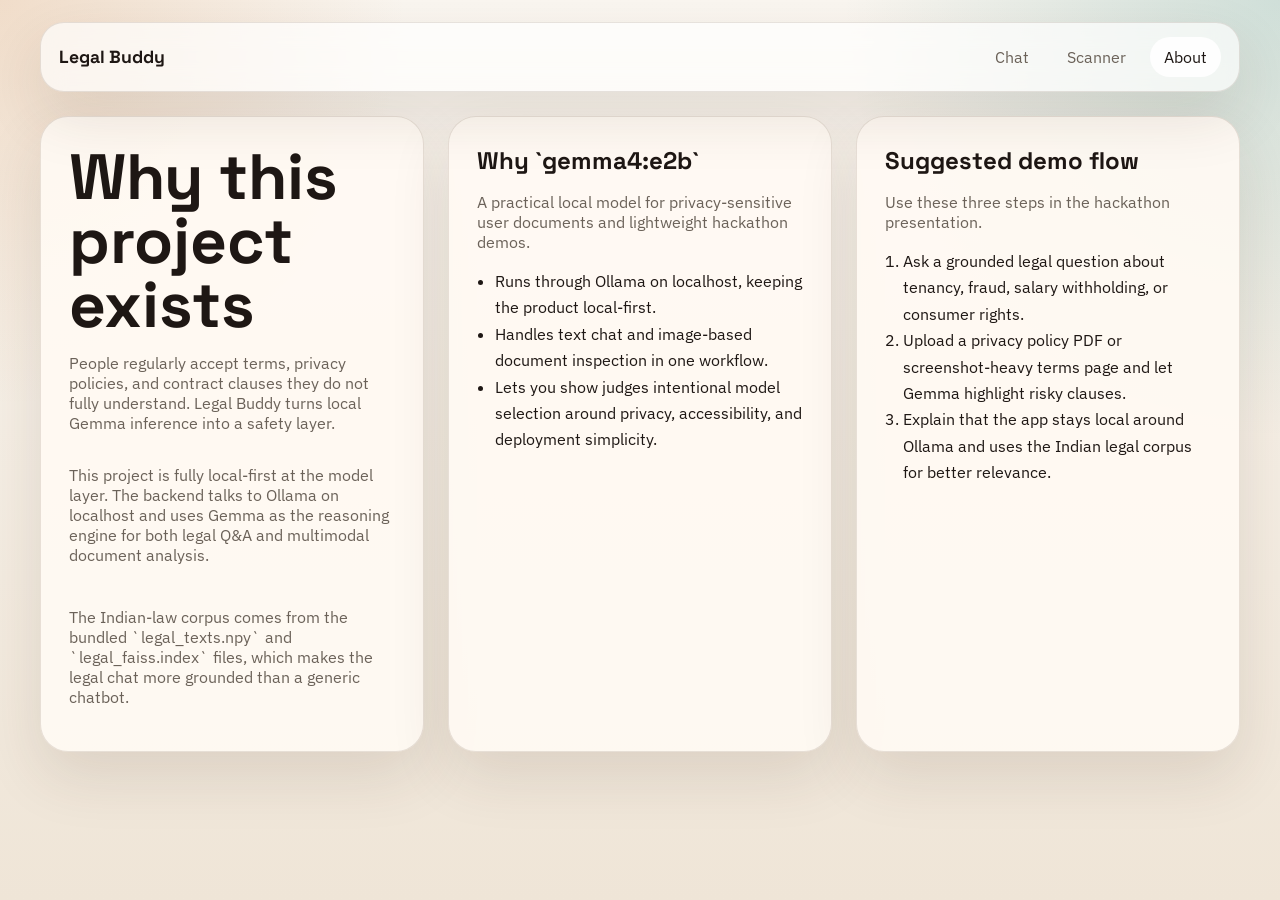
==== frontend/pages/about.html @ d33e6dc4 "initial frontend" ====
<!DOCTYPE html>
<html lang="en">
<head>
  <meta charset="UTF-8">
  <meta name="viewport" content="width=device-width, initial-scale=1.0">
  <title>About Legal Buddy</title>
  <link rel="preconnect" href="https://fonts.googleapis.com">
  <link rel="preconnect" href="https://fonts.gstatic.com" crossorigin>
  <link href="https://fonts.googleapis.com/css2?family=Space+Grotesk:wght@400;500;700&family=IBM+Plex+Sans:wght@400;500;600&display=swap" rel="stylesheet">
  <link rel="stylesheet" href="../assets/styles.css">
</head>
<body>
  <div class="page-shell">
    <header class="topbar">
      <a class="brand" href="../index.html">Legal Buddy</a>
      <nav class="nav">
        <a href="./chat.html">Chat</a>
        <a href="./scanner.html">Scanner</a>
        <a class="active" href="./about.html">About</a>
      </nav>
    </header>

    <main class="about-layout">
      <section class="panel">
        <div class="panel-head">
          <h1>Why this project exists</h1>
          <p>People regularly accept terms, privacy policies, and contract clauses they do not fully understand. Legal Buddy turns local Gemma inference into a safety layer.</p>
        </div>
        <div class="prose-block">
          <p>This project is fully local-first at the model layer. The backend talks to Ollama on localhost and uses Gemma as the reasoning engine for both legal Q&amp;A and multimodal document analysis.</p>
          <p>The Indian-law corpus comes from the bundled `legal_texts.npy` and `legal_faiss.index` files, which makes the legal chat more grounded than a generic chatbot.</p>
        </div>
      </section>

      <section class="panel">
        <div class="panel-head">
          <h2>Why `gemma4:e2b`</h2>
          <p>A practical local model for privacy-sensitive user documents and lightweight hackathon demos.</p>
        </div>
        <ul class="feature-list">
          <li>Runs through Ollama on localhost, keeping the product local-first.</li>
          <li>Handles text chat and image-based document inspection in one workflow.</li>
          <li>Lets you show judges intentional model selection around privacy, accessibility, and deployment simplicity.</li>
        </ul>
      </section>

      <section class="panel">
        <div class="panel-head">
          <h2>Suggested demo flow</h2>
          <p>Use these three steps in the hackathon presentation.</p>
        </div>
        <ol class="feature-list">
          <li>Ask a grounded legal question about tenancy, fraud, salary withholding, or consumer rights.</li>
          <li>Upload a privacy policy PDF or screenshot-heavy terms page and let Gemma highlight risky clauses.</li>
          <li>Explain that the app stays local around Ollama and uses the Indian legal corpus for better relevance.</li>
        </ol>
      </section>
    </main>
  </div>

  <script src="../assets/config.js"></script>
  <script src="../assets/common.js"></script>
</body>
</html>
---- frontend/assets/styles.css ----
:root {
  --bg: #f3ecdf;
  --paper: rgba(255, 250, 243, 0.92);
  --ink: #1e1714;
  --muted: #6b6259;
  --line: rgba(91, 67, 44, 0.14);
  --accent: #0f766e;
  --accent-strong: #115e59;
  --accent-soft: rgba(15, 118, 110, 0.12);
  --warm: #c56b1d;
  --danger: #b91c1c;
  --shadow: 0 24px 60px rgba(62, 42, 27, 0.12);
}

* {
  box-sizing: border-box;
}

body {
  margin: 0;
  min-height: 100vh;
  color: var(--ink);
  font-family: "IBM Plex Sans", sans-serif;
  background:
    radial-gradient(circle at top left, rgba(197, 107, 29, 0.18), transparent 26%),
    radial-gradient(circle at top right, rgba(15, 118, 110, 0.18), transparent 28%),
    linear-gradient(180deg, #faf6f0 0%, #efe5d7 100%);
}

.page-shell {
  width: min(1200px, calc(100vw - 32px));
  margin: 0 auto;
  padding: 22px 0 40px;
}

.topbar {
  display: flex;
  justify-content: space-between;
  align-items: center;
  gap: 18px;
  margin-bottom: 24px;
  padding: 14px 18px;
  border-radius: 24px;
  border: 1px solid var(--line);
  background: rgba(255, 255, 255, 0.66);
  backdrop-filter: blur(12px);
  box-shadow: var(--shadow);
}

.brand,
.nav a {
  text-decoration: none;
  color: var(--ink);
}

.brand {
  font: 700 1.1rem "Space Grotesk", sans-serif;
}

.nav {
  display: flex;
  flex-wrap: wrap;
  gap: 10px;
}

.nav a {
  padding: 10px 14px;
  border-radius: 999px;
  color: var(--muted);
}

.nav a.active,
.nav a:hover {
  background: rgba(255, 255, 255, 0.88);
  color: var(--ink);
}

.hero-layout,
.scanner-layout,
.about-layout {
  display: grid;
  gap: 24px;
}

.hero-layout {
  grid-template-columns: 1.35fr 0.9fr;
}

.scanner-layout {
  grid-template-columns: repeat(2, minmax(0, 1fr));
}

.about-layout {
  grid-template-columns: repeat(3, minmax(0, 1fr));
}

.single-panel-layout {
  display: block;
}

.hero-card,
.stack-panel,
.panel,
.info-card {
  border-radius: 28px;
  border: 1px solid var(--line);
  background: var(--paper);
  box-shadow: var(--shadow);
}

.hero-card,
.panel {
  padding: 28px;
}

.stack-panel {
  padding: 18px;
  display: grid;
  gap: 16px;
}

.info-card {
  padding: 18px;
  background: linear-gradient(180deg, rgba(255, 255, 255, 0.88), rgba(255, 245, 232, 0.92));
}

.eyebrow {
  margin: 0 0 8px;
  font-size: 12px;
  letter-spacing: 0.12em;
  text-transform: uppercase;
  color: var(--accent);
}

h1,
h2 {
  margin: 0;
  font-family: "Space Grotesk", sans-serif;
}

h1 {
  font-size: clamp(2.4rem, 5vw, 4.8rem);
  line-height: 1;
  margin-bottom: 14px;
}

.panel-head {
  margin-bottom: 16px;
}

.panel-head p,
.lede,
.info-card p,
.prose-block p,
.meta,
#health-text {
  color: var(--muted);
}

.cta-row {
  display: flex;
  flex-wrap: wrap;
  gap: 12px;
  margin: 24px 0 18px;
}

.button,
button {
  appearance: none;
  border: 0;
  text-decoration: none;
  border-radius: 999px;
  padding: 14px 18px;
  color: white;
  cursor: pointer;
  font: 600 0.98rem "Space Grotesk", sans-serif;
  background: linear-gradient(135deg, var(--accent), var(--accent-strong));
}

.button-secondary {
  background: linear-gradient(135deg, var(--warm), #a64f16);
}

button:disabled {
  opacity: 0.68;
  cursor: wait;
}

.status-card {
  display: inline-flex;
  align-items: center;
  gap: 14px;
  padding: 14px 18px;
  border-radius: 18px;
  border: 1px solid var(--line);
  background: rgba(255, 255, 255, 0.8);
}

.status-dot {
  width: 12px;
  height: 12px;
  border-radius: 999px;
  background: var(--danger);
  box-shadow: 0 0 0 8px rgba(185, 28, 28, 0.12);
}

.status-dot.ok {
  background: var(--accent);
  box-shadow: 0 0 0 8px var(--accent-soft);
}

.stack {
  display: grid;
  gap: 12px;
}

textarea,
input[type="file"] {
  width: 100%;
  border-radius: 18px;
  border: 1px solid var(--line);
  background: rgba(255, 255, 255, 0.86);
  color: var(--ink);
  padding: 14px 16px;
  font: inherit;
}

textarea:focus,
input:focus {
  outline: 2px solid var(--accent-soft);
  border-color: rgba(15, 118, 110, 0.38);
}

.chat-log,
.scan-output {
  min-height: 280px;
  max-height: 460px;
  overflow: auto;
  padding: 14px;
  margin-bottom: 14px;
  border-radius: 22px;
  border: 1px solid var(--line);
  background: rgba(255, 255, 255, 0.76);
}

.chat-log {
  display: flex;
  flex-direction: column;
  gap: 12px;
}

.scan-output {
  background:
    linear-gradient(180deg, rgba(255, 255, 255, 0.92), rgba(247, 240, 232, 0.94)),
    rgba(255, 255, 255, 0.76);
}

.message {
  display: flex;
  width: 100%;
}

.message-user {
  justify-content: flex-end;
}

.message-assistant {
  justify-content: flex-start;
}

.message-card {
  max-width: min(88%, 560px);
  padding: 12px 16px 14px;
  border-radius: 18px;
  border: 1px solid var(--line);
  background: rgba(255, 255, 255, 0.92);
  box-shadow: 0 8px 24px rgba(62, 42, 27, 0.06);
}

.message-user .message-card {
  background: linear-gradient(160deg, rgba(15, 118, 110, 0.14), rgba(255, 255, 255, 0.95));
  border-color: rgba(15, 118, 110, 0.28);
}

.message-user .role {
  color: var(--accent-strong);
}

.message-assistant .message-card {
  background: rgba(255, 252, 247, 0.96);
}

.role {
  display: block;
  margin-bottom: 6px;
  color: var(--warm);
  font: 700 0.75rem "Space Grotesk", sans-serif;
  letter-spacing: 0.08em;
  text-transform: uppercase;
}

.body {
  white-space: pre-wrap;
  line-height: 1.58;
  word-wrap: break-word;
}

.meta {
  min-height: 24px;
}

.scan-review {
  display: grid;
  gap: 16px;
}

.scan-hero,
.scan-section {
  position: relative;
  overflow: hidden;
  border-radius: 24px;
  border: 1px solid var(--line);
  background: rgba(255, 255, 255, 0.88);
  box-shadow: 0 16px 40px rgba(62, 42, 27, 0.08);
}

.scan-hero {
  padding: 20px;
  background:
    radial-gradient(circle at top right, rgba(15, 118, 110, 0.15), transparent 32%),
    linear-gradient(180deg, rgba(242, 252, 250, 0.96), rgba(255, 255, 255, 0.92));
}

.scan-section {
  padding: 18px 20px;
}

.scan-section-kicker {
  margin-bottom: 8px;
  color: var(--accent);
  font: 700 0.75rem "Space Grotesk", sans-serif;
  letter-spacing: 0.12em;
  text-transform: uppercase;
}

.scan-hero h3,
.scan-section h3 {
  margin: 0 0 12px;
  font-size: 1.18rem;
}

.scan-section-body {
  display: grid;
  gap: 12px;
}

.scan-section-body p {
  margin: 0;
  color: var(--ink);
  line-height: 1.65;
}

.scan-list {
  margin: 0;
  padding-left: 20px;
  display: grid;
  gap: 8px;
  line-height: 1.58;
}

.scan-list li::marker {
  color: var(--warm);
}

.scan-output code {
  padding: 2px 6px;
  border-radius: 999px;
  background: rgba(15, 118, 110, 0.1);
  color: var(--accent-strong);
  font-size: 0.92em;
}

.scan-output strong {
  color: #2d1f19;
}

.wide-panel {
  max-width: 980px;
  margin: 0 auto;
}

.full-span {
  grid-column: 1 / -1;
}

.preview-grid {
  display: grid;
  grid-template-columns: repeat(auto-fit, minmax(150px, 1fr));
  gap: 12px;
}

.preview-grid figure {
  margin: 0;
  padding: 10px;
  border-radius: 18px;
  border: 1px solid var(--line);
  background: rgba(255, 255, 255, 0.78);
}

.preview-grid img {
  display: block;
  width: 100%;
  border-radius: 12px;
}

.preview-grid figcaption {
  margin-top: 8px;
  color: var(--muted);
  font-size: 0.86rem;
}

.feature-list {
  margin: 0;
  padding-left: 18px;
  line-height: 1.65;
}

.prose-block {
  display: grid;
  gap: 10px;
}

@media (max-width: 980px) {
  .hero-layout,
  .scanner-layout,
  .about-layout {
    grid-template-columns: 1fr;
  }

  .page-shell {
    width: min(100vw - 20px, 1200px);
  }

  .hero-card,
  .panel {
    padding: 22px;
  }
}
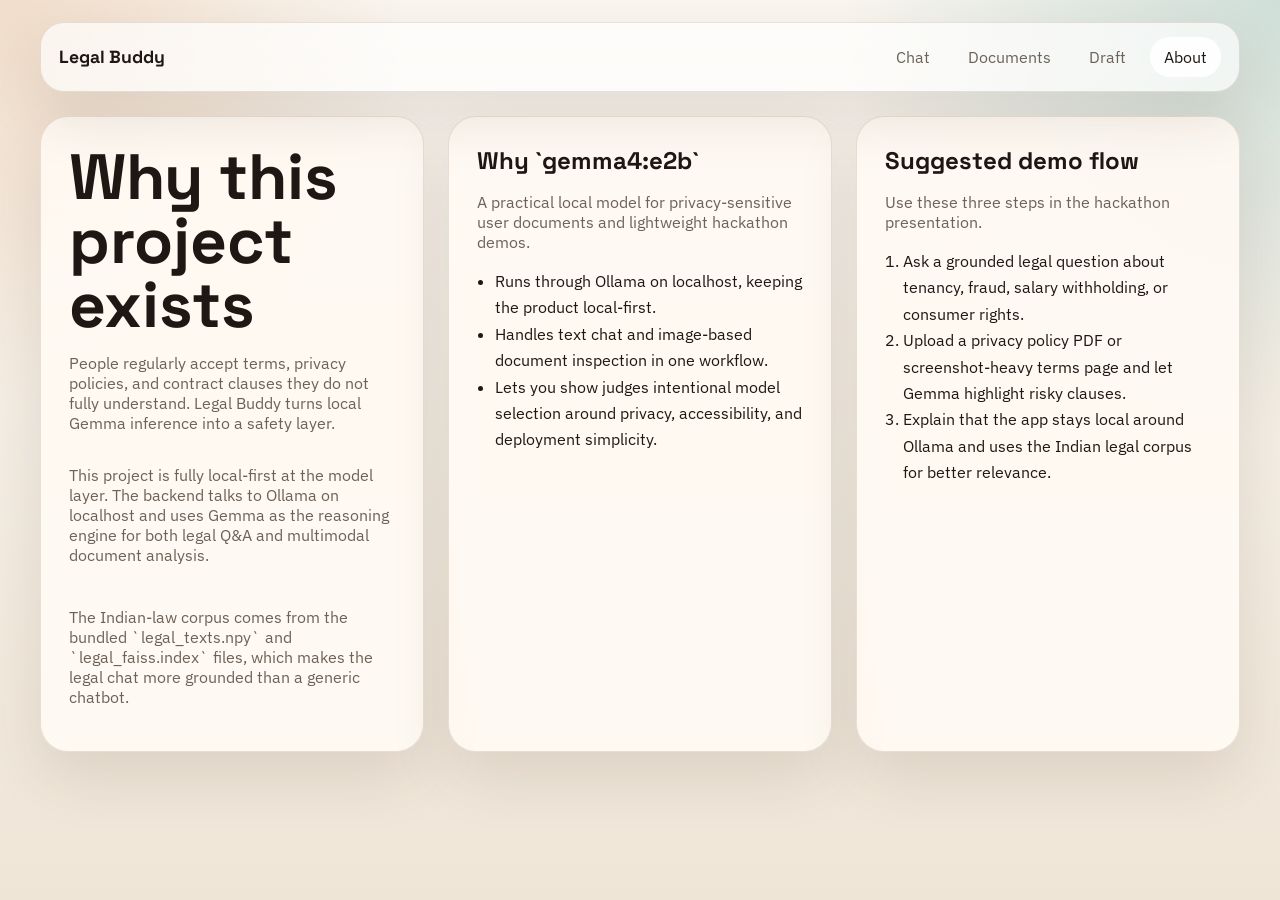
==== commit 3c7fa7f8: "updated the documents scanning section and added document drafting" ====
--- a/frontend/pages/about.html
+++ b/frontend/pages/about.html
@@ -15,7 +15,8 @@
       <a class="brand" href="../index.html">Legal Buddy</a>
       <nav class="nav">
         <a href="./chat.html">Chat</a>
-        <a href="./scanner.html">Scanner</a>
+        <a href="./documents.html">Documents</a>
+        <a href="./draft.html">Draft</a>
         <a class="active" href="./about.html">About</a>
       </nav>
     </header>
--- a/frontend/assets/styles.css
+++ b/frontend/assets/styles.css
@@ -98,6 +98,10 @@
   display: block;
 }
 
+.hidden {
+  display: none !important;
+}
+
 .hero-card,
 .stack-panel,
 .panel,
@@ -430,6 +434,795 @@
   gap: 10px;
 }
 
+/* ── Page heroes (Documents / Draft) ─────────────── */
+.page-hero {
+  display: flex;
+  justify-content: space-between;
+  align-items: flex-end;
+  flex-wrap: wrap;
+  gap: 16px;
+  margin-bottom: 28px;
+  padding: 28px 32px;
+  border-radius: 28px;
+  border: 1px solid var(--line);
+  box-shadow: var(--shadow);
+}
+
+.page-hero--docs {
+  background:
+    radial-gradient(circle at 100% 0%, rgba(15, 118, 110, 0.2), transparent 42%),
+    linear-gradient(135deg, rgba(255, 255, 255, 0.95), rgba(242, 252, 250, 0.9));
+}
+
+.page-hero--draft {
+  background:
+    radial-gradient(circle at 100% 0%, rgba(197, 107, 29, 0.18), transparent 42%),
+    linear-gradient(135deg, rgba(255, 255, 255, 0.95), rgba(255, 248, 240, 0.92));
+}
+
+.page-hero-label {
+  margin: 0 0 8px;
+  font: 700 0.72rem "Space Grotesk", sans-serif;
+  letter-spacing: 0.14em;
+  text-transform: uppercase;
+  color: var(--accent);
+}
+
+.page-hero--draft .page-hero-label {
+  color: var(--warm);
+}
+
+.page-hero h1 {
+  font-size: clamp(1.65rem, 3.5vw, 2.35rem);
+  margin-bottom: 10px;
+  line-height: 1.15;
+}
+
+.page-hero-text p:last-child {
+  margin: 0;
+  max-width: 520px;
+  color: var(--muted);
+  line-height: 1.55;
+}
+
+.page-hero-link {
+  font: 500 0.9rem "IBM Plex Sans", sans-serif;
+  color: var(--accent-strong);
+  text-decoration: none;
+  white-space: nowrap;
+  padding: 10px 0;
+  border-bottom: 1px solid transparent;
+}
+
+.page-hero-link:hover {
+  border-bottom-color: var(--accent);
+}
+
+.page-hero--draft .page-hero-link {
+  color: #a64f16;
+}
+
+/* ── Document Help workspace ─────────────────────── */
+.doc-workspace {
+  display: grid;
+  gap: 24px;
+}
+
+.doc-upload-grid {
+  display: grid;
+  grid-template-columns: 1.2fr 0.8fr;
+  gap: 20px;
+  align-items: start;
+}
+
+.card-title {
+  margin: 0 0 6px;
+  font: 600 1.15rem "Space Grotesk", sans-serif;
+}
+
+.card-sub {
+  margin: 0 0 20px;
+  color: var(--muted);
+  font-size: 0.92rem;
+  line-height: 1.5;
+}
+
+.field-label {
+  display: block;
+  margin-bottom: 8px;
+  font: 600 0.84rem "Space Grotesk", sans-serif;
+}
+
+.field-label .optional {
+  font-weight: 400;
+  color: var(--muted);
+}
+
+.btn-primary {
+  background: linear-gradient(135deg, var(--accent), var(--accent-strong));
+}
+
+.btn-block {
+  width: 100%;
+  margin-top: 8px;
+}
+
+.prompt-chips {
+  margin: 14px 0 16px;
+}
+
+.chips-label {
+  display: block;
+  margin-bottom: 8px;
+  font-size: 0.8rem;
+  color: var(--muted);
+  font-weight: 500;
+}
+
+.chips-row {
+  display: flex;
+  flex-wrap: wrap;
+  gap: 8px;
+}
+
+.prompt-chip {
+  padding: 8px 14px;
+  border-radius: 999px;
+  border: 1px solid var(--line);
+  background: rgba(255, 255, 255, 0.75);
+  color: var(--ink);
+  font: 500 0.82rem "IBM Plex Sans", sans-serif;
+  cursor: pointer;
+  transition: all 0.15s;
+}
+
+.prompt-chip:hover {
+  border-color: var(--accent);
+  background: var(--accent-soft);
+  color: var(--accent-strong);
+}
+
+.steps-list {
+  list-style: none;
+  margin: 0;
+  padding: 0;
+  display: grid;
+  gap: 18px;
+}
+
+.steps-list li {
+  display: flex;
+  gap: 14px;
+  align-items: flex-start;
+}
+
+.step-num {
+  flex-shrink: 0;
+  width: 28px;
+  height: 28px;
+  border-radius: 50%;
+  background: var(--accent-soft);
+  color: var(--accent-strong);
+  font: 700 0.8rem "Space Grotesk", sans-serif;
+  display: flex;
+  align-items: center;
+  justify-content: center;
+}
+
+.steps-list strong {
+  display: block;
+  margin-bottom: 4px;
+  font-size: 0.95rem;
+}
+
+.steps-list p {
+  margin: 0;
+  font-size: 0.88rem;
+  color: var(--muted);
+  line-height: 1.5;
+}
+
+.steps-note {
+  margin: 22px 0 0;
+  padding-top: 16px;
+  border-top: 1px solid var(--line);
+  font-size: 0.84rem;
+  color: var(--muted);
+}
+
+.doc-processing {
+  min-height: 220px;
+}
+
+.doc-results {
+  display: grid;
+  gap: 16px;
+}
+
+.doc-results-header {
+  display: flex;
+  justify-content: space-between;
+  align-items: center;
+  flex-wrap: wrap;
+  gap: 14px;
+  padding: 20px 24px;
+}
+
+.doc-results-header .result-filename {
+  margin: 0 0 8px;
+  font-size: 1.2rem;
+}
+
+.result-tags {
+  display: flex;
+  flex-wrap: wrap;
+  gap: 10px;
+  align-items: center;
+}
+
+.doc-results-body {
+  padding: 22px 24px 26px;
+}
+
+.tab-bar--wide {
+  width: 100%;
+  max-width: 100%;
+}
+
+.tab-bar--wide .tab-btn {
+  flex: 1;
+}
+
+.tab-intro {
+  margin: 0 0 14px;
+  color: var(--muted);
+  font-size: 0.9rem;
+}
+
+.ask-log--tall {
+  min-height: 280px;
+  max-height: 480px;
+}
+
+.scan-output--flush {
+  min-height: 0;
+  max-height: none;
+  border: none;
+  background: transparent;
+  padding: 0;
+  margin: 0;
+}
+
+.drop-zone--large {
+  padding: 44px 24px;
+}
+
+.dz-icon-wrap {
+  width: 56px;
+  height: 56px;
+  margin: 0 auto 14px;
+  border-radius: 14px;
+  background: var(--accent-soft);
+  color: var(--accent-strong);
+  font: 700 0.75rem "Space Grotesk", sans-serif;
+  letter-spacing: 0.06em;
+  display: flex;
+  align-items: center;
+  justify-content: center;
+}
+
+.dz-file-badge {
+  padding: 4px 10px;
+  border-radius: 999px;
+  background: var(--accent-soft);
+  color: var(--accent-strong);
+  font: 600 0.72rem "Space Grotesk", sans-serif;
+  text-transform: uppercase;
+  letter-spacing: 0.06em;
+}
+
+/* ── Draft workspace ─────────────────────────────── */
+.draft-workspace {
+  display: block;
+}
+
+.draft-layout {
+  display: grid;
+  grid-template-columns: minmax(300px, 400px) 1fr;
+  gap: 22px;
+  align-items: start;
+}
+
+.draft-form-panel {
+  position: sticky;
+  top: 20px;
+}
+
+.type-chips {
+  display: flex;
+  flex-wrap: wrap;
+  gap: 8px;
+  margin-bottom: 4px;
+}
+
+.type-chip {
+  padding: 7px 14px;
+  border-radius: 999px;
+  border: 1px solid var(--line);
+  background: rgba(255, 255, 255, 0.7);
+  color: var(--muted);
+  font: 500 0.82rem "IBM Plex Sans", sans-serif;
+  cursor: pointer;
+  transition: all 0.15s;
+}
+
+.type-chip:hover,
+.type-chip.active {
+  border-color: var(--warm);
+  background: rgba(197, 107, 29, 0.1);
+  color: #8a4512;
+}
+
+.draft-output-panel {
+  min-height: 420px;
+  display: flex;
+  flex-direction: column;
+}
+
+.draft-empty-state {
+  flex: 1;
+  display: flex;
+  flex-direction: column;
+  align-items: center;
+  justify-content: center;
+  text-align: center;
+  padding: 48px 32px;
+  color: var(--muted);
+}
+
+.draft-empty-icon {
+  width: 64px;
+  height: 64px;
+  margin-bottom: 18px;
+  border-radius: 18px;
+  border: 2px dashed var(--line);
+  display: flex;
+  align-items: center;
+  justify-content: center;
+  font: 700 1.6rem "Space Grotesk", sans-serif;
+  color: var(--warm);
+  opacity: 0.7;
+}
+
+.draft-empty-state h3 {
+  margin: 0 0 10px;
+  color: var(--ink);
+  font-size: 1.1rem;
+}
+
+.draft-empty-state p {
+  margin: 0;
+  max-width: 320px;
+  line-height: 1.55;
+  font-size: 0.92rem;
+}
+
+.draft-processing {
+  flex: 1;
+  display: flex;
+  align-items: center;
+  justify-content: center;
+  min-height: 280px;
+}
+
+/* ── Drop zone ───────────────────────────────────── */
+.drop-zone {
+  border: 2px dashed var(--line);
+  border-radius: 20px;
+  padding: 36px 20px;
+  text-align: center;
+  cursor: pointer;
+  transition: border-color 0.18s, background 0.18s;
+  background: rgba(255, 255, 255, 0.45);
+  margin-bottom: 12px;
+}
+
+.drop-zone:hover,
+.drop-zone.drag-over {
+  border-color: var(--accent);
+  background: rgba(15, 118, 110, 0.06);
+}
+
+.drop-zone.has-file {
+  border-style: solid;
+  border-color: rgba(15, 118, 110, 0.45);
+  background: rgba(15, 118, 110, 0.05);
+}
+
+.dz-idle {
+  pointer-events: none;
+}
+
+.dz-icon {
+  font-size: 2.4rem;
+  margin-bottom: 12px;
+}
+
+.dz-label {
+  margin: 0 0 6px;
+  font-weight: 500;
+  color: var(--ink);
+  pointer-events: auto;
+}
+
+.dz-browse {
+  color: var(--accent);
+  text-decoration: underline;
+  cursor: pointer;
+  font-weight: 600;
+  pointer-events: auto;
+}
+
+.dz-hint {
+  margin: 0;
+  color: var(--muted);
+  font-size: 0.86rem;
+}
+
+.dz-ready {
+  display: flex;
+  align-items: center;
+  justify-content: center;
+  gap: 10px;
+}
+
+.dz-file-icon {
+  font-size: 1.4rem;
+}
+
+.dz-filename {
+  font: 500 0.96rem "IBM Plex Sans", sans-serif;
+  color: var(--ink);
+  max-width: 360px;
+  overflow: hidden;
+  text-overflow: ellipsis;
+  white-space: nowrap;
+}
+
+.dz-clear {
+  background: none;
+  border: none;
+  cursor: pointer;
+  color: var(--muted);
+  font-size: 1rem;
+  padding: 3px 7px;
+  border-radius: 6px;
+  transition: all 0.15s;
+}
+
+.dz-clear:hover {
+  color: var(--danger);
+  background: rgba(185, 28, 28, 0.08);
+}
+
+/* ── Processing state ────────────────────────────── */
+.panel-center {
+  display: flex;
+  align-items: center;
+  justify-content: center;
+  min-height: 260px;
+}
+
+.processing-body {
+  text-align: center;
+  padding: 20px;
+}
+
+.spinner-ring {
+  width: 46px;
+  height: 46px;
+  border: 3px solid var(--accent-soft);
+  border-top-color: var(--accent);
+  border-radius: 50%;
+  animation: spin 0.75s linear infinite;
+  margin: 0 auto 18px;
+}
+
+@keyframes spin {
+  to { transform: rotate(360deg); }
+}
+
+.processing-title {
+  margin: 0 0 8px;
+  font: 600 1.08rem "Space Grotesk", sans-serif;
+  color: var(--ink);
+}
+
+.processing-hint {
+  margin: 0;
+  color: var(--muted);
+  font-size: 0.9rem;
+  max-width: 380px;
+}
+
+/* ── Result header ───────────────────────────────── */
+.result-header {
+  display: flex;
+  justify-content: space-between;
+  align-items: center;
+  flex-wrap: wrap;
+  gap: 10px;
+  margin-bottom: 18px;
+  padding-bottom: 14px;
+  border-bottom: 1px solid var(--line);
+}
+
+.result-meta {
+  display: flex;
+  flex-wrap: wrap;
+  align-items: center;
+  gap: 10px;
+}
+
+.result-filename {
+  font: 600 1rem "Space Grotesk", sans-serif;
+  color: var(--ink);
+  max-width: 320px;
+  overflow: hidden;
+  text-overflow: ellipsis;
+  white-space: nowrap;
+}
+
+.result-badge {
+  padding: 3px 11px;
+  border-radius: 999px;
+  background: var(--accent-soft);
+  color: var(--accent-strong);
+  font: 600 0.73rem "Space Grotesk", sans-serif;
+  letter-spacing: 0.02em;
+}
+
+.result-time {
+  color: var(--muted);
+  font-size: 0.84rem;
+}
+
+.button-ghost {
+  background: transparent;
+  border: 1px solid var(--line);
+  border-radius: 999px;
+  padding: 8px 16px;
+  color: var(--muted);
+  font: 500 0.88rem "IBM Plex Sans", sans-serif;
+  cursor: pointer;
+  transition: all 0.18s;
+}
+
+.button-ghost:hover {
+  background: rgba(255, 255, 255, 0.9);
+  color: var(--ink);
+}
+
+/* ── Tab bar ─────────────────────────────────────── */
+.tab-bar {
+  display: flex;
+  gap: 3px;
+  margin-bottom: 18px;
+  padding: 4px;
+  background: rgba(0, 0, 0, 0.04);
+  border-radius: 14px;
+  width: fit-content;
+}
+
+.tab-btn {
+  padding: 8px 20px;
+  border-radius: 10px;
+  border: none;
+  background: transparent;
+  color: var(--muted);
+  font: 500 0.88rem "Space Grotesk", sans-serif;
+  cursor: pointer;
+  transition: all 0.18s;
+}
+
+.tab-btn.active {
+  background: white;
+  color: var(--ink);
+  box-shadow: 0 1px 6px rgba(62, 42, 27, 0.1);
+}
+
+/* ── Risk section accents ────────────────────────── */
+.scan-section--risk {
+  border-left: 3px solid var(--danger);
+}
+
+.scan-section--risk .scan-section-kicker {
+  color: var(--danger);
+}
+
+.scan-section--warning {
+  border-left: 3px solid var(--warm);
+}
+
+.scan-section--warning .scan-section-kicker {
+  color: var(--warm);
+}
+
+.scan-section--safe {
+  border-left: 3px solid var(--accent);
+}
+
+.scan-section--safe .scan-section-kicker {
+  color: var(--accent);
+}
+
+.scan-section--action {
+  border-left: 3px solid #7c3aed;
+}
+
+.scan-section--action .scan-section-kicker {
+  color: #7c3aed;
+}
+
+/* ── Ask document chat ───────────────────────────── */
+.ask-log {
+  min-height: 200px;
+  max-height: 400px;
+  overflow-y: auto;
+  display: flex;
+  flex-direction: column;
+  gap: 12px;
+  padding: 4px 0 10px;
+  margin-bottom: 8px;
+}
+
+.ask-empty {
+  text-align: center;
+  padding: 40px 20px;
+  color: var(--muted);
+  font-size: 0.92rem;
+  align-self: center;
+  max-width: 380px;
+}
+
+.ask-bubble {
+  max-width: min(86%, 540px);
+  padding: 10px 14px 12px;
+  border-radius: 16px;
+  border: 1px solid var(--line);
+}
+
+.ask-bubble.user-bubble {
+  align-self: flex-end;
+  background: linear-gradient(160deg, rgba(15, 118, 110, 0.13), rgba(255, 255, 255, 0.95));
+  border-color: rgba(15, 118, 110, 0.28);
+}
+
+.ask-bubble.ai-bubble {
+  align-self: flex-start;
+  background: rgba(255, 252, 247, 0.96);
+}
+
+.ask-bubble-role {
+  font: 700 0.7rem "Space Grotesk", sans-serif;
+  letter-spacing: 0.08em;
+  text-transform: uppercase;
+  margin-bottom: 5px;
+}
+
+.user-bubble .ask-bubble-role { color: var(--accent-strong); }
+.ai-bubble .ask-bubble-role   { color: var(--warm); }
+
+.ask-bubble-body {
+  white-space: pre-wrap;
+  line-height: 1.56;
+  font-size: 0.95rem;
+  word-wrap: break-word;
+}
+
+.ask-input-row {
+  display: flex;
+  gap: 10px;
+}
+
+.ask-input-row input {
+  flex: 1;
+  padding: 12px 16px;
+  border-radius: 999px;
+  border: 1px solid var(--line);
+  background: rgba(255, 255, 255, 0.88);
+  font: inherit;
+  color: var(--ink);
+}
+
+.ask-input-row input:focus {
+  outline: 2px solid var(--accent-soft);
+  border-color: rgba(15, 118, 110, 0.38);
+}
+
+.ask-input-row button {
+  flex-shrink: 0;
+}
+
+.preview-note {
+  color: var(--muted);
+  font-size: 0.87rem;
+  margin: 0 0 14px;
+}
+
+/* ── Draft form ──────────────────────────────────── */
+.draft-form {
+  display: grid;
+  gap: 18px;
+}
+
+.draft-cols {
+  display: grid;
+  grid-template-columns: 1fr 1fr;
+  gap: 16px;
+}
+
+.draft-row {
+  display: grid;
+  gap: 6px;
+}
+
+.draft-row label {
+  font: 600 0.84rem "Space Grotesk", sans-serif;
+  color: var(--ink);
+  letter-spacing: 0.02em;
+}
+
+.draft-row-sm {
+  max-width: 280px;
+}
+
+.draft-result-header {
+  display: flex;
+  justify-content: space-between;
+  align-items: center;
+  flex-wrap: wrap;
+  gap: 10px;
+  margin: 26px 0 10px;
+  padding-top: 20px;
+  border-top: 1px solid var(--line);
+}
+
+.draft-result-header h3 {
+  margin: 0;
+  font-size: 1.05rem;
+}
+
+.draft-result-actions {
+  display: flex;
+  gap: 8px;
+}
+
+.draft-disclaimer {
+  font-size: 0.83rem;
+  color: var(--warm);
+  background: rgba(197, 107, 29, 0.07);
+  border: 1px solid rgba(197, 107, 29, 0.2);
+  border-radius: 12px;
+  padding: 10px 14px;
+  margin-bottom: 14px;
+}
+
+.draft-output {
+  background: rgba(255, 255, 255, 0.78);
+  border: 1px solid var(--line);
+  border-radius: 18px;
+  padding: 22px 26px;
+  white-space: pre-wrap;
+  line-height: 1.72;
+  font-size: 0.93rem;
+  color: var(--ink);
+  max-height: 600px;
+  overflow-y: auto;
+  font-family: "IBM Plex Sans", sans-serif;
+}
+
+/* ── Responsive ──────────────────────────────────── */
 @media (max-width: 980px) {
   .hero-layout,
   .scanner-layout,
@@ -445,4 +1238,38 @@
   .panel {
     padding: 22px;
   }
-}
+
+  .doc-upload-grid {
+    grid-template-columns: 1fr;
+  }
+
+  .draft-layout {
+    grid-template-columns: 1fr;
+  }
+
+  .draft-form-panel {
+    position: static;
+  }
+
+  .page-hero {
+    padding: 22px 20px;
+  }
+
+  .page-hero-link {
+    width: 100%;
+  }
+
+  .draft-cols {
+    grid-template-columns: 1fr;
+  }
+
+  .tab-bar {
+    width: 100%;
+  }
+
+  .tab-btn {
+    flex: 1;
+    padding: 8px 10px;
+    font-size: 0.82rem;
+  }
+}
